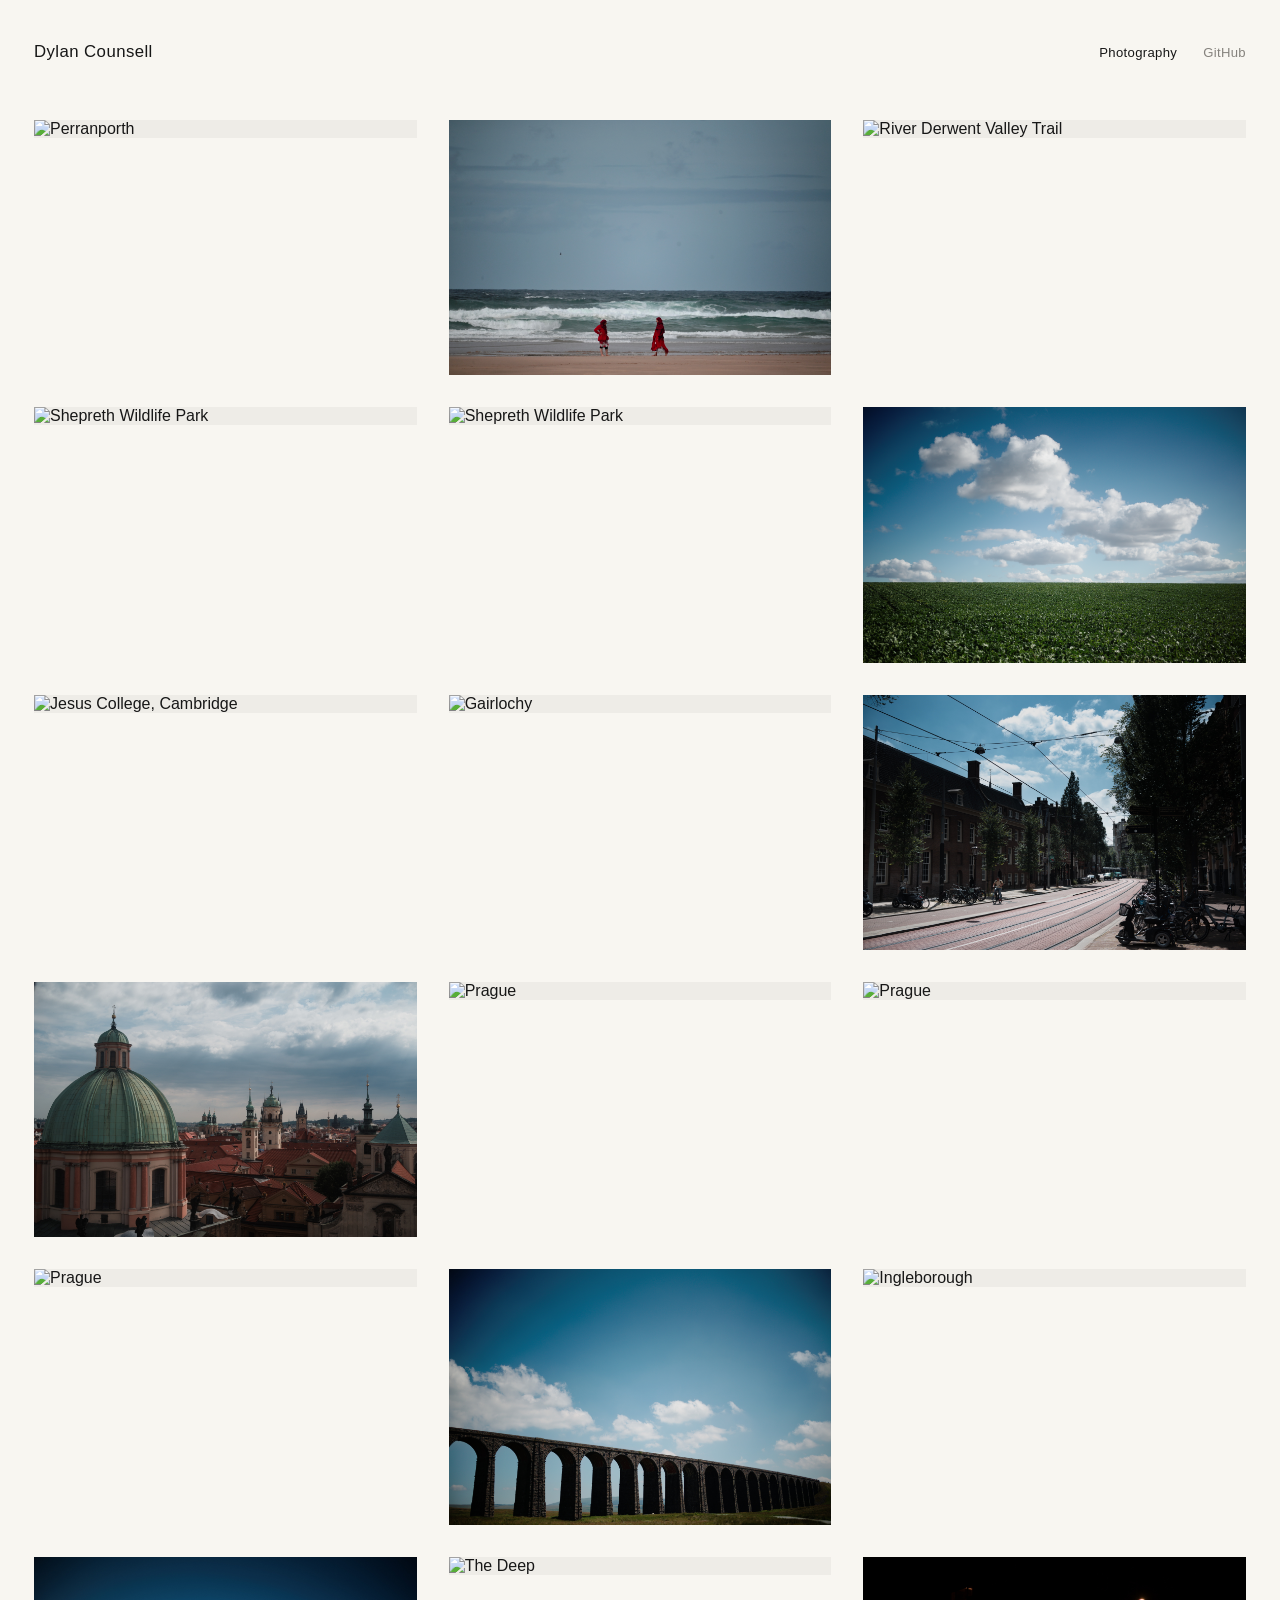
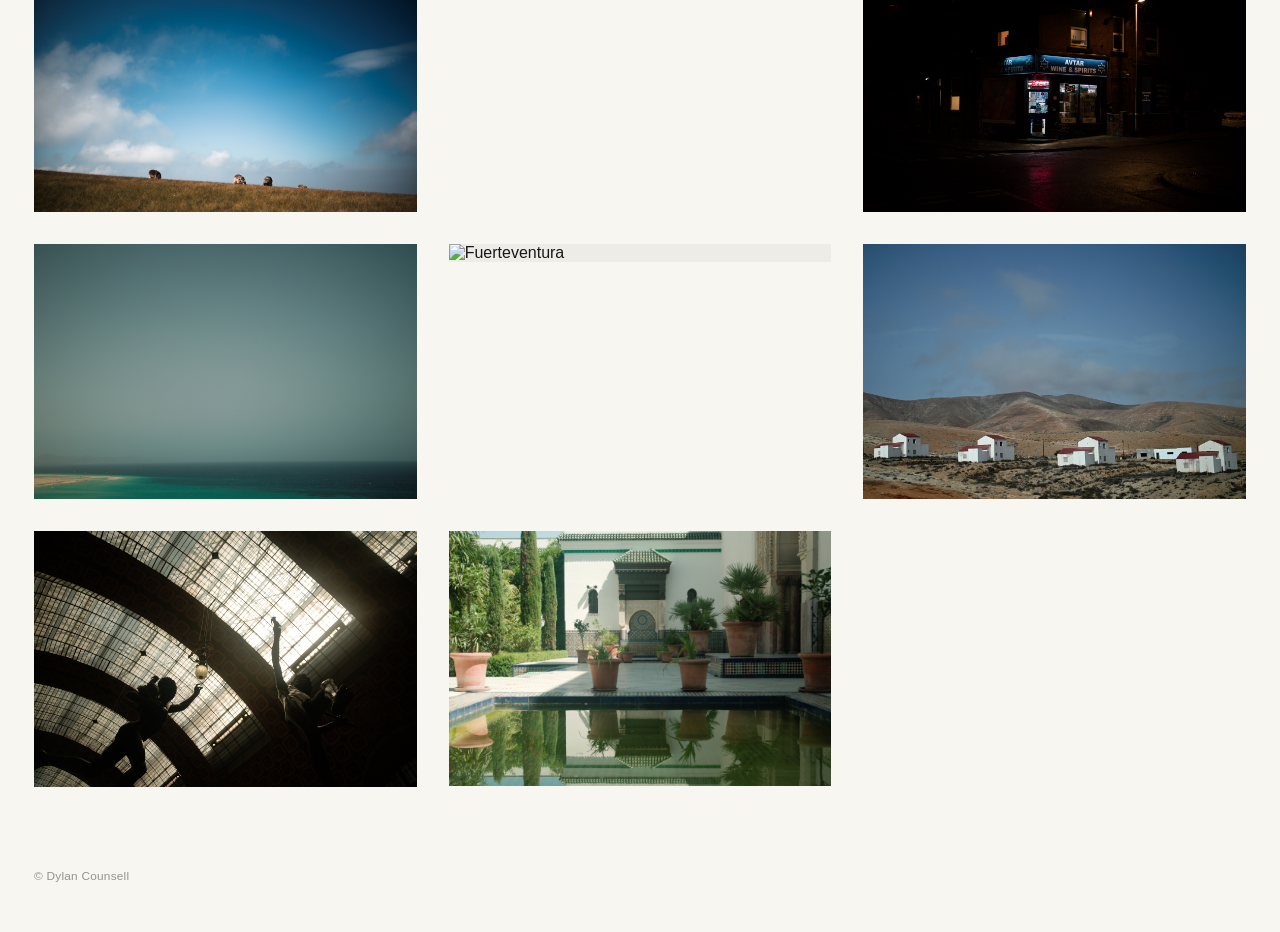
==== index.html @ b275958a "Add files via upload." ====
<!doctype html>
<html lang="en">
<head>
    <meta charset="utf-8">
    <meta name="viewport" content="width=device-width, initial-scale=1">

    <title>Dylan Counsell — Photography</title>

    <meta
        name="description"
        content="Photography by Dylan Counsell."
    >

    <link rel="stylesheet" href="style.css">
</head>

<body>
    <header>
        <h1>Dylan Counsell</h1>

        <nav>
            <a href="/" class="active">Photography</a>
            <a href="https://github.com/dy-cl">GitHub</a>
        </nav>
    </header>

    <main>
        <section class="gallery">
            <a
                href="photos/perranporth-2.jpg"
                data-caption="Perranporth, 2026"
            >
                <img
                    src="photos/perranporth-2.jpg"
                    alt="Perranporth"
                    loading="lazy"
                >
                <span class="caption">Perranporth, 2026</span>
            </a>

            <a
                href="photos/perranporth.jpg"
                data-caption="Perranporth, 2026"
            >
                <img
                    src="photos/perranporth.jpg"
                    alt="Perranporth"
                    loading="lazy"
                >
                <span class="caption">Perranporth, 2026</span>
            </a>

            <a
                href="photos/peak-district.jpg"
                data-caption="River Derwent Valley Trail, 2026"
            >
                <img
                    src="photos/peak-district.jpg"
                    alt="River Derwent Valley Trail"
                    loading="lazy"
                >
                <span class="caption">River Derwent Valley Trail, 2026</span>
            </a>

            <a
                href="photos/shepreth-2.jpg"
                data-caption="Shepreth Wildlife Park, 2026"
            >
                <img
                    src="photos/shepreth-2.jpg"
                    alt="Shepreth Wildlife Park"
                    loading="lazy"
                >
                <span class="caption">Shepreth Wildlife Park, 2026</span>
            </a>

            <a
                href="photos/shepreth.jpg"
                data-caption="Shepreth Wildlife Park, 2026"
            >
                <img
                    src="photos/shepreth.jpg"
                    alt="Shepreth Wildlife Park"
                    loading="lazy"
                >
                <span class="caption">Shepreth Wildlife Park, 2026</span>
            </a>

            <a
                href="photos/apple-picking.jpg"
                data-caption="Cambridgeshire, 2025"
            >
                <img
                    src="photos/apple-picking.jpg"
                    alt="Cambridgeshire"
                    loading="lazy"
                >
                <span class="caption">Cambridgeshire, 2025</span>
            </a>

            <a
                href="photos/jesus.jpg"
                data-caption="Jesus College, Cambridge, 2024"
            >
                <img
                    src="photos/jesus.jpg"
                    alt="Jesus College, Cambridge"
                    loading="lazy"
                >
                <span class="caption">Jesus College, Cambridge, 2024</span>
            </a>

            <a
                href="photos/gairlochy.jpg"
                data-caption="Gairlochy, 2024"
            >
                <img
                    src="photos/gairlochy.jpg"
                    alt="Gairlochy"
                    loading="lazy"
                >
                <span class="caption">Gairlochy, 2024</span>
            </a>

            <a
                href="photos/amsterdam.jpg"
                data-caption="Amsterdam, 2024"
            >
                <img
                    src="photos/amsterdam.jpg"
                    alt="Amsterdam"
                    loading="lazy"
                >
                <span class="caption">Amsterdam, 2024</span>
            </a>

            <a
                href="photos/prague.jpg"
                data-caption="Prague, 2024"
            >
                <img
                    src="photos/prague.jpg"
                    alt="Prague"
                    loading="lazy"
                >
                <span class="caption">Prague, 2024</span>
            </a>

            <a
                href="photos/prague-3.jpg"
                data-caption="Prague, 2024"
            >
                <img
                    src="photos/prague-3.jpg"
                    alt="Prague"
                    loading="lazy"
                >
                <span class="caption">Prague, 2024</span>
            </a>

            <a
                href="photos/prague-4.jpg"
                data-caption="Prague, 2024"
            >
                <img
                    src="photos/prague-4.jpg"
                    alt="Prague"
                    loading="lazy"
                >
                <span class="caption">Prague, 2024</span>
            </a>

            <a
                href="photos/prague-5.jpg"
                data-caption="Prague, 2024"
            >
                <img
                    src="photos/prague-5.jpg"
                    alt="Prague"
                    loading="lazy"
                >
                <span class="caption">Prague, 2024</span>
            </a>

            <a
                href="photos/ingleborough-3.jpg"
                data-caption="Ingleborough, 2024"
            >
                <img
                    src="photos/ingleborough-3.jpg"
                    alt="Ingleborough"
                    loading="lazy"
                >
                <span class="caption">Ingleborough, 2024</span>
            </a>

            <a
                href="photos/ingleborough-2.jpg"
                data-caption="Ingleborough, 2024"
            >
                <img
                    src="photos/ingleborough-2.jpg"
                    alt="Ingleborough"
                    loading="lazy"
                >
                <span class="caption">Ingleborough, 2024</span>
            </a>

            <a
                href="photos/ingleborough.jpg"
                data-caption="Ingleborough, 2024"
            >
                <img
                    src="photos/ingleborough.jpg"
                    alt="Ingleborough"
                    loading="lazy"
                >
                <span class="caption">Ingleborough, 2024</span>
            </a>

            <a
                href="photos/the-deep.jpg"
                data-caption="Hull, 2024"
            >
                <img
                    src="photos/the-deep.jpg"
                    alt="The Deep"
                    loading="lazy"
                >
                <span class="caption">Hull, 2024</span>
            </a>

            <a
                href="photos/hyde-park.jpg"
                data-caption="Hyde Park, Leeds, 2024"
            >
                <img
                    src="photos/hyde-park.jpg"
                    alt="Hyde Park"
                    loading="lazy"
                >
                <span class="caption">Hyde Park, Leeds, 2024</span>
            </a>

            <a
                href="photos/fuerteventura.jpg"
                data-caption="Fuerteventura, 2022"
            >
                <img
                    src="photos/fuerteventura.jpg"
                    alt="Fuerteventura"
                    loading="lazy"
                >
                <span class="caption">Fuerteventura, 2022</span>
            </a>

            <a
                href="photos/fuerteventura-3.jpg"
                data-caption="Fuerteventura, 2022"
            >
                <img
                    src="photos/fuerteventura-3.jpg"
                    alt="Fuerteventura"
                    loading="lazy"
                >
                <span class="caption">Fuerteventura, 2022</span>
            </a>

            <a
                href="photos/fuerteventura-2.jpg"
                data-caption="Fuerteventura, 2022"
            >
                <img
                    src="photos/fuerteventura-2.jpg"
                    alt="Fuerteventura"
                    loading="lazy"
                >
                <span class="caption">Fuerteventura, 2022</span>
            </a>

            <a
                href="photos/paris-2.jpg"
                data-caption="Paris, 2022"
            >
                <img
                    src="photos/paris-2.jpg"
                    alt="Paris"
                    loading="lazy"
                >
                <span class="caption">Paris, 2022</span>
            </a>

            <a
                href="photos/paris.jpg"
                data-caption="Paris, 2022"
            >
                <img
                    src="photos/paris.jpg"
                    alt="Paris"
                    loading="lazy"
                >
                <span class="caption">Paris, 2022</span>
            </a>
        </section>
    </main>

    <footer>
        <p>© Dylan Counsell</p>
    </footer>

    <div
        class="lightbox"
        id="lightbox"
        aria-hidden="true"
        role="dialog"
        aria-modal="true"
    >
        <button
            class="lightbox-close"
            id="lightbox-close"
            type="button"
            aria-label="Close photograph"
        >
            ×
        </button>

        <figure class="lightbox-content">
            <img
                id="lightbox-image"
                src=""
                alt=""
            >
            <figcaption id="lightbox-caption"></figcaption>
        </figure>
    </div>

    <script src="script.js"></script>
</body>
</html>
---- style.css ----
* {
    box-sizing: border-box;
}

html {
    background: #f8f6f1;
    color: #171717;

    font-family:
        Helvetica,
        "Helvetica Neue",
        Arial,
        sans-serif;
}

body {
    margin: 0;
}

/* Header */

header {
    display: flex;
    align-items: baseline;
    justify-content: space-between;

    max-width: 1420px;

    margin: 0 auto;
    padding: 42px 34px 58px;
}

h1 {
    margin: 0;

    font-size: 1.05rem;
    font-weight: 400;

    letter-spacing: 0.025em;
}

nav {
    display: flex;
    gap: 26px;

    font-size: 0.82rem;
    font-weight: 400;

    letter-spacing: 0.025em;
}

a {
    color: inherit;
    text-decoration: none;
}

nav a {
    color: #85827d;

    transition: color 0.15s ease;
}

nav a:hover,
nav a.active {
    color: #171717;
}

/* Main gallery */

main {
    max-width: 1420px;

    margin: 0 auto;
    padding: 0 34px;
}

.gallery {
    display: grid;

    grid-template-columns: repeat(3, minmax(0, 1fr));

    gap: 32px;

    align-items: start;
}

.gallery a {
    position: relative;

    display: block;

    overflow: hidden;

    background: #eeece7;
}

.gallery img {
    display: block;

    width: 100%;
    height: auto;

    transition:
        opacity 0.2s ease,
        transform 0.25s ease;
}

.gallery .caption {
    position: absolute;

    left: 15px;
    bottom: 13px;

    z-index: 1;

    color: #ffffff;

    font-size: 0.76rem;
    font-weight: 400;

    letter-spacing: 0.025em;

    opacity: 0;

    transition: opacity 0.2s ease;
}

.gallery a::after {
    content: "";

    position: absolute;
    inset: 0;

    background:
        linear-gradient(
            to top,
            rgba(0, 0, 0, 0.30) 0%,
            rgba(0, 0, 0, 0.00) 30%
        );

    opacity: 0;

    transition: opacity 0.2s ease;
}

.gallery a:hover img {
    transform: scale(1.004);
}

.gallery a:hover::after,
.gallery a:hover .caption {
    opacity: 1;
}

/* Footer */

footer {
    max-width: 1420px;

    margin: 82px auto 0;
    padding: 0 34px 38px;

    color: #96928c;

    font-size: 0.74rem;
    font-weight: 400;

    letter-spacing: 0.02em;
}

/* Lightbox */

.lightbox {
    position: fixed;
    inset: 0;

    z-index: 1000;

    display: flex;
    align-items: center;
    justify-content: center;

    padding: 48px;

    background: rgba(17, 17, 17, 0.96);

    visibility: hidden;
    opacity: 0;

    transition:
        opacity 0.18s ease,
        visibility 0.18s ease;
}

.lightbox.open {
    visibility: visible;
    opacity: 1;
}

.lightbox-content {
    display: flex;
    flex-direction: column;
    align-items: center;

    max-width: 100%;
    max-height: 100%;

    margin: 0;
}

.lightbox-content img {
    display: block;

    max-width: min(92vw, 1800px);
    max-height: 86vh;

    width: auto;
    height: auto;

    object-fit: contain;
}

.lightbox-content figcaption {
    margin-top: 15px;

    color: #d6d3cd;

    font-size: 0.78rem;
    font-weight: 400;

    letter-spacing: 0.025em;
}

.lightbox-close {
    position: fixed;

    top: 24px;
    right: 28px;

    z-index: 1001;

    padding: 0;

    border: 0;
    background: none;

    color: #d6d3cd;

    font-family:
        Helvetica,
        "Helvetica Neue",
        Arial,
        sans-serif;

    font-size: 2rem;
    font-weight: 200;
    line-height: 1;

    cursor: pointer;

    opacity: 0.8;

    transition: opacity 0.15s ease;
}

.lightbox-close:hover {
    opacity: 1;
}

body.lightbox-open {
    overflow: hidden;
}

/* Tablet */

@media (max-width: 1000px) {
    header {
        padding: 34px 26px 44px;
    }

    main {
        padding: 0 26px;
    }

    .gallery {
        grid-template-columns: repeat(2, minmax(0, 1fr));

        gap: 26px;
    }

    footer {
        padding-right: 26px;
        padding-left: 26px;
    }
}

/* Mobile */

@media (max-width: 600px) {
    header {
        padding: 26px 18px 34px;
    }

    h1 {
        font-size: 0.98rem;
    }

    nav {
        font-size: 0.78rem;
    }

    main {
        padding: 0 18px;
    }

    .gallery {
        grid-template-columns: 1fr;

        gap: 20px;
    }

    .gallery .caption {
        opacity: 1;
    }

    .gallery a::after {
        opacity: 1;
    }

    footer {
        margin-top: 54px;

        padding:
            0
            18px
            24px;
    }

    .lightbox {
        padding: 22px;
    }

    .lightbox-content img {
        max-width: 100%;
        max-height: 82vh;
    }

    .lightbox-close {
        top: 16px;
        right: 18px;
    }
}
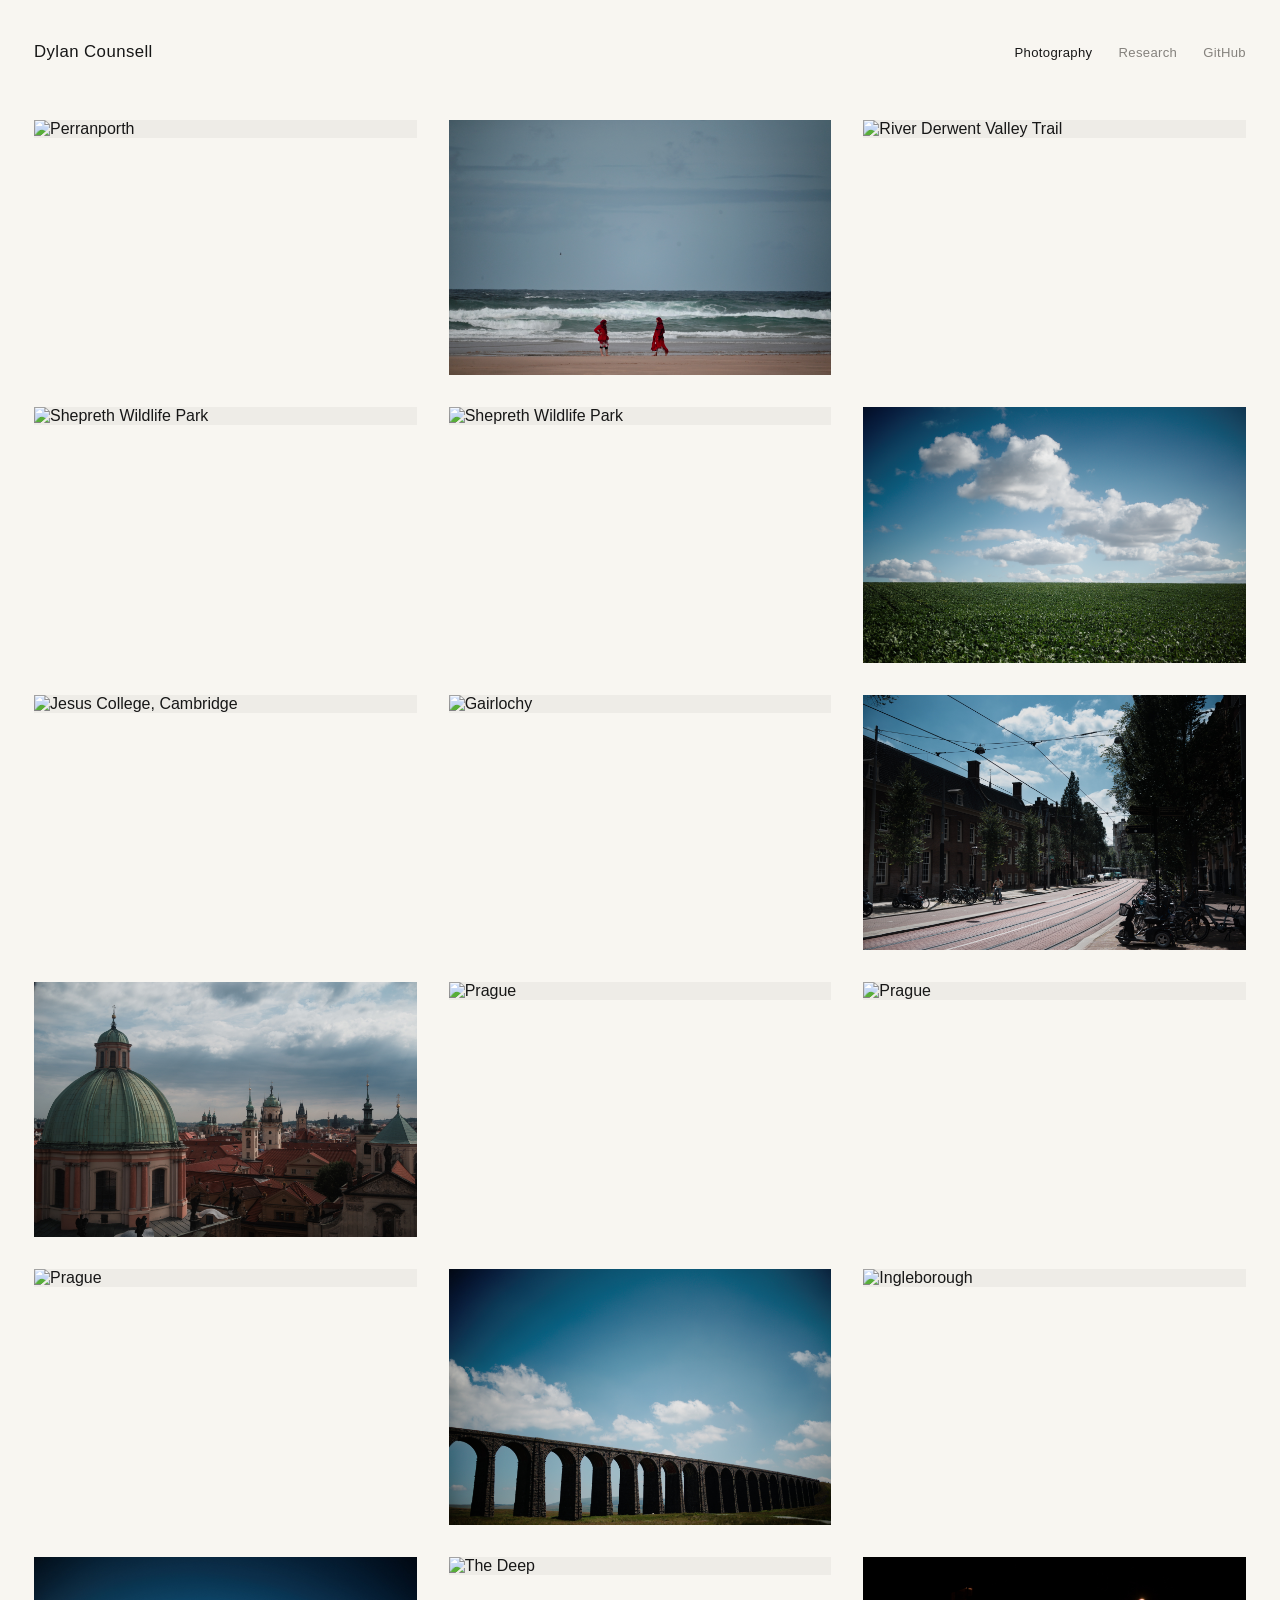
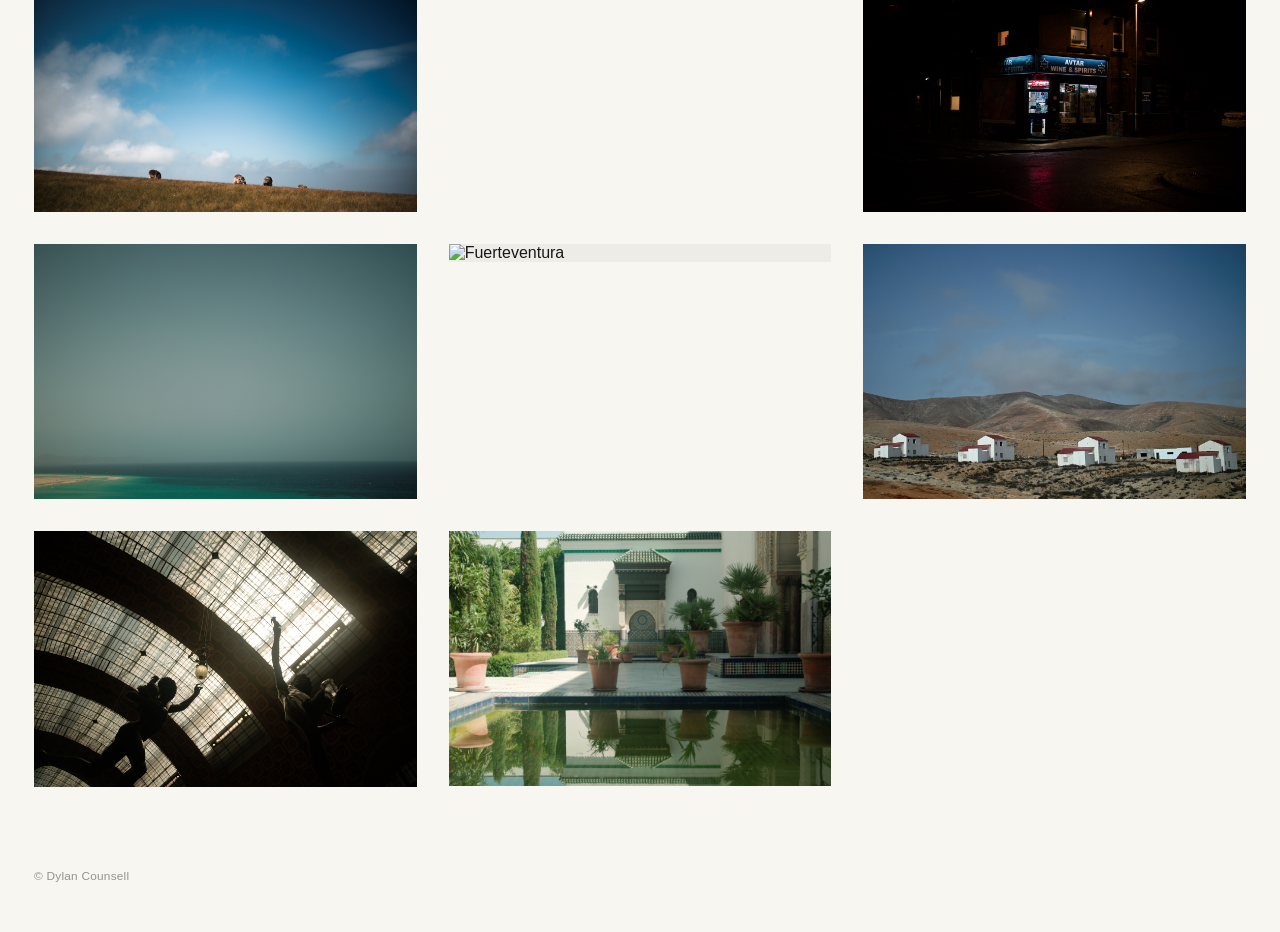
==== commit 3247d9b9: "Add research." ====
--- a/index.html
+++ b/index.html
@@ -4,13 +4,29 @@
     <meta charset="utf-8">
     <meta name="viewport" content="width=device-width, initial-scale=1">
 
-    <title>Dylan Counsell — Photography</title>
+    <title>Dylan Counsell</title>
 
     <meta
         name="description"
         content="Photography by Dylan Counsell."
     >
 
+    <meta property="og:title" content="Dylan Counsell">
+    <meta property="og:description" content="Photography">
+    <meta property="og:type" content="website">
+    <meta property="og:url" content="https://dylancounsell.com/">
+    <meta
+        property="og:image"
+        content="https://dylancounsell.com/social-preview.jpg"
+    >
+    <meta property="og:image:width" content="2400">
+    <meta property="og:image:height" content="1260">
+    <meta property="og:image:type" content="image/jpeg">
+    <meta
+        property="og:image:alt"
+        content="Photograph at Perranporth by Dylan Counsell"
+    >
+
     <link rel="stylesheet" href="style.css">
 </head>
 
@@ -20,6 +36,7 @@
 
         <nav>
             <a href="/" class="active">Photography</a>
+            <a href="/research/">Research</a>
             <a href="https://github.com/dy-cl">GitHub</a>
         </nav>
     </header>
@@ -232,14 +249,14 @@
 
             <a
                 href="photos/hyde-park.jpg"
-                data-caption="Hyde Park, Leeds, 2024"
+                data-caption="London, 2024"
             >
                 <img
                     src="photos/hyde-park.jpg"
                     alt="Hyde Park"
                     loading="lazy"
                 >
-                <span class="caption">Hyde Park, Leeds, 2024</span>
+                <span class="caption">London, 2024</span>
             </a>
 
             <a
--- a/style.css
+++ b/style.css
@@ -271,6 +271,197 @@
     overflow: hidden;
 }
 
+/* Research */
+
+.research-main {
+    max-width: 960px;
+
+    padding-bottom: 10px;
+}
+
+.research-intro {
+    max-width: 800px;
+
+    margin-bottom: 54px;
+}
+
+.research-kicker {
+    margin: 0 0 22px;
+
+    color: #8a867f;
+
+    font-size: 0.78rem;
+    font-weight: 400;
+
+    letter-spacing: 0.035em;
+}
+
+.research-intro h2 {
+    max-width: 760px;
+
+    margin: 0 0 36px;
+
+    font-size: clamp(2rem, 4vw, 3.35rem);
+    font-weight: 400;
+    line-height: 1.08;
+
+    letter-spacing: -0.025em;
+}
+
+.research-bio {
+    max-width: 700px;
+
+    margin: 0 0 18px;
+
+    color: #504e49;
+
+    font-size: 1rem;
+    font-weight: 400;
+    line-height: 1.65;
+}
+
+.research-section {
+    margin: 0 0 58px;
+}
+
+.research-section h3 {
+    margin: 0 0 30px;
+
+    padding-bottom: 12px;
+
+    border-bottom: 1px solid #d9d6cf;
+
+    color: #85817a;
+
+    font-size: 0.75rem;
+    font-weight: 400;
+
+    letter-spacing: 0.06em;
+    text-transform: uppercase;
+}
+
+.research-item {
+    margin: 0;
+    padding: 28px 0;
+
+    border-bottom: 1px solid #e0ddd6;
+}
+
+.research-item:first-of-type {
+    padding-top: 0;
+}
+
+.research-item-heading {
+    display: flex;
+    align-items: baseline;
+    justify-content: space-between;
+
+    gap: 24px;
+}
+
+.research-item h4 {
+    margin: 0;
+
+    font-size: 1.08rem;
+    font-weight: 400;
+
+    letter-spacing: -0.01em;
+}
+
+.research-item-heading > span,
+.text-link {
+    flex-shrink: 0;
+
+    color: #8a867f;
+
+    font-size: 0.76rem;
+    font-weight: 400;
+
+    letter-spacing: 0.02em;
+}
+
+.text-link {
+    transition: color 0.15s ease;
+}
+
+.text-link:hover {
+    color: #171717;
+}
+
+.research-item p {
+    max-width: 700px;
+
+    margin: 13px 0 0;
+
+    color: #56534e;
+
+    font-size: 0.92rem;
+    line-height: 1.62;
+}
+
+.research-item .research-detail {
+    color: #918d86;
+
+    font-size: 0.76rem;
+
+    letter-spacing: 0.015em;
+}
+
+/* CV */
+
+.cv-list {
+    border-top: 1px solid #d9d6cf;
+}
+
+.cv-link {
+    display: flex;
+    align-items: center;
+    justify-content: space-between;
+
+    gap: 30px;
+
+    padding: 23px 0;
+
+    border-bottom: 1px solid #d9d6cf;
+
+    transition: opacity 0.15s ease;
+}
+
+.cv-link:hover {
+    opacity: 0.58;
+}
+
+.cv-link > span:first-child {
+    display: flex;
+    flex-direction: column;
+
+    gap: 6px;
+}
+
+.cv-link strong {
+    font-size: 0.95rem;
+    font-weight: 400;
+}
+
+.cv-link small {
+    color: #85817a;
+
+    font-size: 0.77rem;
+    font-weight: 400;
+}
+
+.cv-arrow {
+    flex-shrink: 0;
+
+    color: #85817a;
+
+    font-size: 0.75rem;
+}
+
+.research-footer {
+    max-width: 960px;
+}
+
 /* Tablet */
 
 @media (max-width: 1000px) {
@@ -292,12 +483,22 @@
         padding-right: 26px;
         padding-left: 26px;
     }
+
+    .research-intro {
+        margin-bottom: 46px;
+    }
+
+    .research-section {
+        margin-bottom: 52px;
+    }
 }
 
 /* Mobile */
 
 @media (max-width: 600px) {
     header {
+        align-items: flex-start;
+
         padding: 26px 18px 34px;
     }
 
@@ -306,7 +507,9 @@
     }
 
     nav {
-        font-size: 0.78rem;
+        gap: 14px;
+
+        font-size: 0.76rem;
     }
 
     main {
@@ -349,4 +552,43 @@
         top: 16px;
         right: 18px;
     }
-}
+
+    .research-intro {
+        margin-bottom: 40px;
+    }
+
+    .research-intro h2 {
+        margin-bottom: 30px;
+
+        font-size: 2.2rem;
+    }
+
+    .research-bio {
+        font-size: 0.94rem;
+    }
+
+    .research-section {
+        margin-bottom: 46px;
+    }
+
+    .research-item-heading {
+        display: block;
+    }
+
+    .research-item-heading > span,
+    .research-item-heading .text-link {
+        display: inline-block;
+
+        margin-top: 7px;
+    }
+
+    .cv-link {
+        align-items: flex-start;
+    }
+
+    .cv-link small {
+        max-width: 230px;
+
+        line-height: 1.4;
+    }
+}
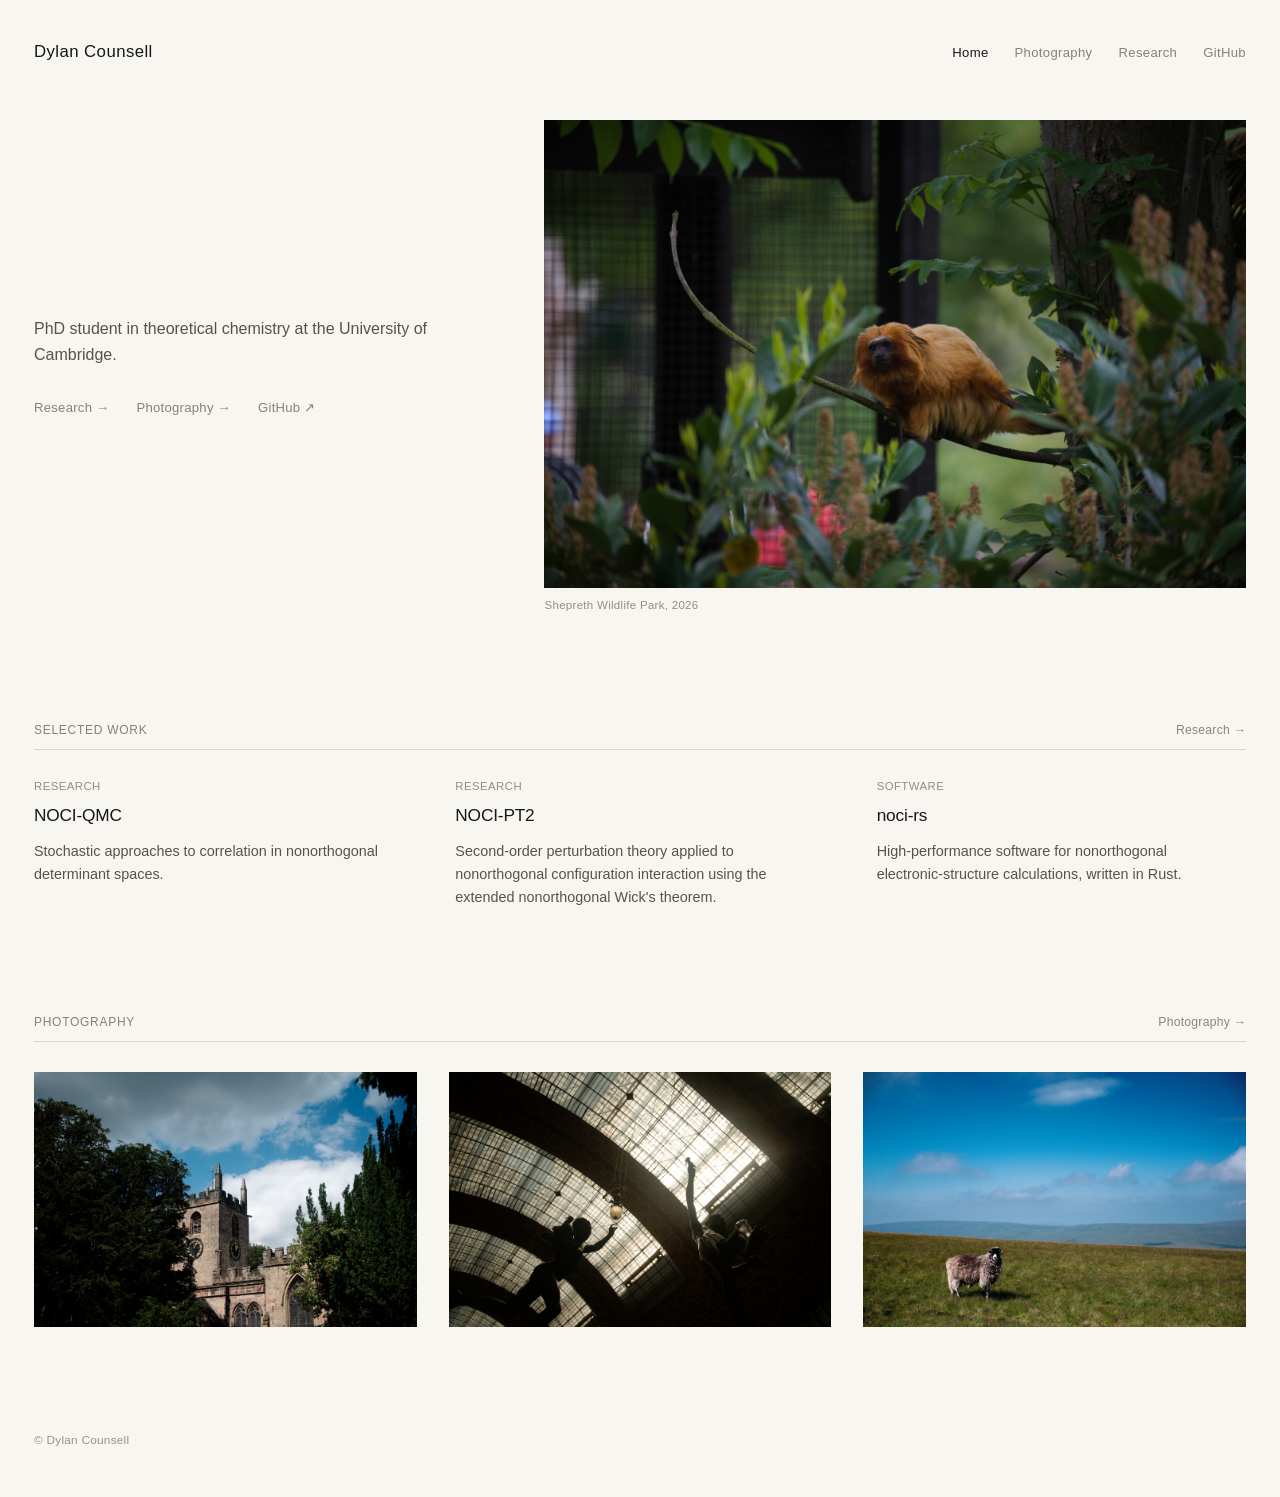
==== commit e92d5ae8: "Add homepage and photo rotation." ====
--- a/index.html
+++ b/index.html
@@ -8,11 +8,14 @@
 
     <meta
         name="description"
-        content="Photography by Dylan Counsell."
+        content="Dylan Counsell — theoretical chemistry, scientific computing and photography."
     >
 
     <meta property="og:title" content="Dylan Counsell">
-    <meta property="og:description" content="Photography">
+    <meta
+        property="og:description"
+        content="Theoretical chemistry, scientific computing and photography."
+    >
     <meta property="og:type" content="website">
     <meta property="og:url" content="https://dylancounsell.com/">
     <meta
@@ -27,297 +30,130 @@
         content="Photograph at Perranporth by Dylan Counsell"
     >
 
-    <link rel="stylesheet" href="style.css">
+    <link rel="stylesheet" href="/style.css">
 </head>
 
 <body>
     <header>
-        <h1>Dylan Counsell</h1>
+        <h1>
+            <a href="/">Dylan Counsell</a>
+        </h1>
 
         <nav>
-            <a href="/" class="active">Photography</a>
+            <a href="/" class="active">Home</a>
+            <a href="/photography/">Photography</a>
             <a href="/research/">Research</a>
             <a href="https://github.com/dy-cl">GitHub</a>
         </nav>
     </header>
 
-    <main>
-        <section class="gallery">
-            <a
-                href="photos/perranporth-2.jpg"
-                data-caption="Perranporth, 2026"
-            >
-                <img
-                    src="photos/perranporth-2.jpg"
-                    alt="Perranporth"
-                    loading="lazy"
-                >
-                <span class="caption">Perranporth, 2026</span>
-            </a>
+    <main class="home-main">
+        <section class="home-hero">
+            <div class="home-copy">
+                <p class="home-bio">
+                    PhD student in theoretical chemistry at the University of
+                    Cambridge.
+                </p>
 
-            <a
-                href="photos/perranporth.jpg"
-                data-caption="Perranporth, 2026"
-            >
-                <img
-                    src="photos/perranporth.jpg"
-                    alt="Perranporth"
-                    loading="lazy"
-                >
-                <span class="caption">Perranporth, 2026</span>
-            </a>
+                <div class="home-links">
+                    <a href="/research/">Research →</a>
+                    <a href="/photography/">Photography →</a>
+                    <a href="https://github.com/dy-cl">GitHub ↗</a>
+                </div>
+            </div>
 
-            <a
-                href="photos/peak-district.jpg"
-                data-caption="River Derwent Valley Trail, 2026"
-            >
-                <img
-                    src="photos/peak-district.jpg"
-                    alt="River Derwent Valley Trail"
-                    loading="lazy"
-                >
-                <span class="caption">River Derwent Valley Trail, 2026</span>
-            </a>
+            <figure class="home-image">
+                <a href="/photography/">
+                    <img
+                        id="home-hero-image"
+                        src="/photos/preview/perranporth-2.jpg"
+                        alt="Perranporth"
+                    >
+                </a>
 
-            <a
-                href="photos/shepreth-2.jpg"
-                data-caption="Shepreth Wildlife Park, 2026"
-            >
-                <img
-                    src="photos/shepreth-2.jpg"
-                    alt="Shepreth Wildlife Park"
-                    loading="lazy"
-                >
-                <span class="caption">Shepreth Wildlife Park, 2026</span>
-            </a>
+                <figcaption id="home-hero-caption">
+                    Perranporth, 2026
+                </figcaption>
+            </figure>
+        </section>
 
-            <a
-                href="photos/shepreth.jpg"
-                data-caption="Shepreth Wildlife Park, 2026"
-            >
-                <img
-                    src="photos/shepreth.jpg"
-                    alt="Shepreth Wildlife Park"
-                    loading="lazy"
-                >
-                <span class="caption">Shepreth Wildlife Park, 2026</span>
-            </a>
+        <section class="home-section">
+            <div class="home-section-heading">
+                <h3>Selected work</h3>
+                <a href="/research/">Research →</a>
+            </div>
 
-            <a
-                href="photos/apple-picking.jpg"
-                data-caption="Cambridgeshire, 2025"
-            >
-                <img
-                    src="photos/apple-picking.jpg"
-                    alt="Cambridgeshire"
-                    loading="lazy"
-                >
-                <span class="caption">Cambridgeshire, 2025</span>
-            </a>
+            <div class="home-work-grid">
+                <article class="home-work-item">
+                    <p class="home-work-label">Research</p>
 
-            <a
-                href="photos/jesus.jpg"
-                data-caption="Jesus College, Cambridge, 2024"
-            >
-                <img
-                    src="photos/jesus.jpg"
-                    alt="Jesus College, Cambridge"
-                    loading="lazy"
-                >
-                <span class="caption">Jesus College, Cambridge, 2024</span>
-            </a>
+                    <h4>NOCI-QMC</h4>
 
-            <a
-                href="photos/gairlochy.jpg"
-                data-caption="Gairlochy, 2024"
-            >
-                <img
-                    src="photos/gairlochy.jpg"
-                    alt="Gairlochy"
-                    loading="lazy"
-                >
-                <span class="caption">Gairlochy, 2024</span>
-            </a>
+                    <p>
+                        Stochastic approaches to correlation in
+                        nonorthogonal determinant spaces.
+                    </p>
+                </article>
 
-            <a
-                href="photos/amsterdam.jpg"
-                data-caption="Amsterdam, 2024"
-            >
-                <img
-                    src="photos/amsterdam.jpg"
-                    alt="Amsterdam"
-                    loading="lazy"
-                >
-                <span class="caption">Amsterdam, 2024</span>
-            </a>
+                <article class="home-work-item">
+                    <p class="home-work-label">Research</p>
 
-            <a
-                href="photos/prague.jpg"
-                data-caption="Prague, 2024"
-            >
-                <img
-                    src="photos/prague.jpg"
-                    alt="Prague"
-                    loading="lazy"
-                >
-                <span class="caption">Prague, 2024</span>
-            </a>
+                    <h4>NOCI-PT2</h4>
 
-            <a
-                href="photos/prague-3.jpg"
-                data-caption="Prague, 2024"
-            >
-                <img
-                    src="photos/prague-3.jpg"
-                    alt="Prague"
-                    loading="lazy"
-                >
-                <span class="caption">Prague, 2024</span>
-            </a>
+                    <p>
+                        Second-order perturbation theory applied to
+                        nonorthogonal configuration interaction using the
+                        extended nonorthogonal Wick's theorem.
+                    </p>
+                </article>
 
-            <a
-                href="photos/prague-4.jpg"
-                data-caption="Prague, 2024"
-            >
-                <img
-                    src="photos/prague-4.jpg"
-                    alt="Prague"
-                    loading="lazy"
-                >
-                <span class="caption">Prague, 2024</span>
-            </a>
+                <article class="home-work-item">
+                    <p class="home-work-label">Software</p>
 
-            <a
-                href="photos/prague-5.jpg"
-                data-caption="Prague, 2024"
-            >
-                <img
-                    src="photos/prague-5.jpg"
-                    alt="Prague"
-                    loading="lazy"
-                >
-                <span class="caption">Prague, 2024</span>
-            </a>
+                    <h4>noci-rs</h4>
 
-            <a
-                href="photos/ingleborough-3.jpg"
-                data-caption="Ingleborough, 2024"
-            >
-                <img
-                    src="photos/ingleborough-3.jpg"
-                    alt="Ingleborough"
-                    loading="lazy"
-                >
-                <span class="caption">Ingleborough, 2024</span>
-            </a>
+                    <p>
+                        High-performance software for nonorthogonal
+                        electronic-structure calculations, written in Rust.
+                    </p>
+                </article>
+            </div>
+        </section>
 
-            <a
-                href="photos/ingleborough-2.jpg"
-                data-caption="Ingleborough, 2024"
-            >
-                <img
-                    src="photos/ingleborough-2.jpg"
-                    alt="Ingleborough"
-                    loading="lazy"
-                >
-                <span class="caption">Ingleborough, 2024</span>
-            </a>
+        <section class="home-section home-photography">
+            <div class="home-section-heading">
+                <h3>Photography</h3>
+                <a href="/photography/">Photography →</a>
+            </div>
 
-            <a
-                href="photos/ingleborough.jpg"
-                data-caption="Ingleborough, 2024"
-            >
-                <img
-                    src="photos/ingleborough.jpg"
-                    alt="Ingleborough"
-                    loading="lazy"
-                >
-                <span class="caption">Ingleborough, 2024</span>
-            </a>
+            <div class="home-photo-grid">
+                <a href="/photography/">
+                    <img
+                        data-home-photo
+                        src="/photos/preview/jesus.jpg"
+                        alt="Jesus College, Cambridge"
+                        loading="lazy"
+                    >
+                </a>
 
-            <a
-                href="photos/the-deep.jpg"
-                data-caption="Hull, 2024"
-            >
-                <img
-                    src="photos/the-deep.jpg"
-                    alt="The Deep"
-                    loading="lazy"
-                >
-                <span class="caption">Hull, 2024</span>
-            </a>
+                <a href="/photography/">
+                    <img
+                        data-home-photo
+                        src="/photos/preview/gairlochy.jpg"
+                        alt="Gairlochy"
+                        loading="lazy"
+                    >
+                </a>
 
-            <a
-                href="photos/hyde-park.jpg"
-                data-caption="London, 2024"
-            >
-                <img
-                    src="photos/hyde-park.jpg"
-                    alt="Hyde Park"
-                    loading="lazy"
-                >
-                <span class="caption">London, 2024</span>
-            </a>
-
-            <a
-                href="photos/fuerteventura.jpg"
-                data-caption="Fuerteventura, 2022"
-            >
-                <img
-                    src="photos/fuerteventura.jpg"
-                    alt="Fuerteventura"
-                    loading="lazy"
-                >
-                <span class="caption">Fuerteventura, 2022</span>
-            </a>
-
-            <a
-                href="photos/fuerteventura-3.jpg"
-                data-caption="Fuerteventura, 2022"
-            >
-                <img
-                    src="photos/fuerteventura-3.jpg"
-                    alt="Fuerteventura"
-                    loading="lazy"
-                >
-                <span class="caption">Fuerteventura, 2022</span>
-            </a>
-
-            <a
-                href="photos/fuerteventura-2.jpg"
-                data-caption="Fuerteventura, 2022"
-            >
-                <img
-                    src="photos/fuerteventura-2.jpg"
-                    alt="Fuerteventura"
-                    loading="lazy"
-                >
-                <span class="caption">Fuerteventura, 2022</span>
-            </a>
-
-            <a
-                href="photos/paris-2.jpg"
-                data-caption="Paris, 2022"
-            >
-                <img
-                    src="photos/paris-2.jpg"
-                    alt="Paris"
-                    loading="lazy"
-                >
-                <span class="caption">Paris, 2022</span>
-            </a>
-
-            <a
-                href="photos/paris.jpg"
-                data-caption="Paris, 2022"
-            >
-                <img
-                    src="photos/paris.jpg"
-                    alt="Paris"
-                    loading="lazy"
-                >
-                <span class="caption">Paris, 2022</span>
-            </a>
+                <a href="/photography/">
+                    <img
+                        data-home-photo
+                        src="/photos/preview/prague-4.jpg"
+                        alt="Prague"
+                        loading="lazy"
+                    >
+                </a>
+            </div>
         </section>
     </main>
 
@@ -325,32 +161,6 @@
         <p>© Dylan Counsell</p>
     </footer>
 
-    <div
-        class="lightbox"
-        id="lightbox"
-        aria-hidden="true"
-        role="dialog"
-        aria-modal="true"
-    >
-        <button
-            class="lightbox-close"
-            id="lightbox-close"
-            type="button"
-            aria-label="Close photograph"
-        >
-            ×
-        </button>
-
-        <figure class="lightbox-content">
-            <img
-                id="lightbox-image"
-                src=""
-                alt=""
-            >
-            <figcaption id="lightbox-caption"></figcaption>
-        </figure>
-    </div>
-
-    <script src="script.js"></script>
+    <script src="/script.js"></script>
 </body>
 </html>
--- a/style.css
+++ b/style.css
@@ -65,7 +65,7 @@
     color: #171717;
 }
 
-/* Main gallery */
+/* Main */
 
 main {
     max-width: 1420px;
@@ -73,6 +73,220 @@
     margin: 0 auto;
     padding: 0 34px;
 }
+
+/* Homepage */
+
+.home-main {
+    max-width: 1420px;
+}
+
+.home-hero {
+    display: grid;
+    grid-template-columns:
+        minmax(0, 0.75fr)
+        minmax(0, 1.25fr);
+
+    gap: clamp(60px, 7vw, 120px);
+
+    align-items: center;
+
+    margin-bottom: 112px;
+}
+
+.home-copy {
+    max-width: 500px;
+}
+
+.home-copy h2 {
+    max-width: 440px;
+
+    margin: 0 0 27px;
+
+    font-size: clamp(1.65rem, 2.5vw, 2.2rem);
+    font-weight: 400;
+    line-height: 1.15;
+
+    letter-spacing: -0.02em;
+}
+
+.home-bio {
+    max-width: 440px;
+
+    margin: 0;
+
+    color: #56534e;
+
+    font-size: 1rem;
+    font-weight: 400;
+    line-height: 1.65;
+}
+
+.home-links {
+    display: flex;
+    flex-wrap: wrap;
+
+    gap: 13px 27px;
+
+    margin-top: 32px;
+
+    font-size: 0.82rem;
+
+    letter-spacing: 0.02em;
+}
+
+.home-links a {
+    color: #85817a;
+
+    transition: color 0.15s ease;
+}
+
+.home-links a:hover {
+    color: #171717;
+}
+
+.home-image {
+    margin: 0;
+}
+
+.home-image img {
+    display: block;
+
+    width: 100%;
+    height: auto;
+}
+
+.home-image a {
+    display: block;
+
+    transition: opacity 0.18s ease;
+}
+
+.home-image a:hover {
+    opacity: 0.92;
+}
+
+.home-image figcaption {
+    margin-top: 11px;
+
+    color: #918d86;
+
+    font-size: 0.72rem;
+
+    letter-spacing: 0.025em;
+}
+
+.home-section {
+    margin-bottom: 106px;
+}
+
+.home-section-heading {
+    display: flex;
+    align-items: baseline;
+    justify-content: space-between;
+
+    gap: 30px;
+
+    margin-bottom: 30px;
+    padding-bottom: 12px;
+
+    border-bottom: 1px solid #d9d6cf;
+}
+
+.home-section-heading h3 {
+    margin: 0;
+
+    color: #85817a;
+
+    font-size: 0.75rem;
+    font-weight: 400;
+
+    letter-spacing: 0.06em;
+    text-transform: uppercase;
+}
+
+.home-section-heading a {
+    color: #8a867f;
+
+    font-size: 0.76rem;
+
+    letter-spacing: 0.02em;
+
+    transition: color 0.15s ease;
+}
+
+.home-section-heading a:hover {
+    color: #171717;
+}
+
+.home-work-grid {
+    display: grid;
+    grid-template-columns: repeat(3, minmax(0, 1fr));
+
+    gap: 52px;
+}
+
+.home-work-item {
+    margin: 0;
+}
+
+.home-work-label {
+    margin: 0 0 13px;
+
+    color: #918d86;
+
+    font-size: 0.71rem;
+
+    letter-spacing: 0.04em;
+    text-transform: uppercase;
+}
+
+.home-work-item h4 {
+    margin: 0 0 14px;
+
+    font-size: 1.08rem;
+    font-weight: 400;
+
+    letter-spacing: -0.01em;
+}
+
+.home-work-item > p:last-child {
+    max-width: 350px;
+
+    margin: 0;
+
+    color: #56534e;
+
+    font-size: 0.9rem;
+    line-height: 1.6;
+}
+
+.home-photo-grid {
+    display: grid;
+    grid-template-columns: repeat(3, minmax(0, 1fr));
+
+    gap: 32px;
+
+    align-items: start;
+}
+
+.home-photo-grid a {
+    display: block;
+
+    transition: opacity 0.18s ease;
+}
+
+.home-photo-grid a:hover {
+    opacity: 0.88;
+}
+
+.home-photo-grid img {
+    display: block;
+
+    width: 100%;
+    height: auto;
+}
+
+/* Main gallery */
 
 .gallery {
     display: grid;
@@ -473,6 +687,24 @@
         padding: 0 26px;
     }
 
+    .home-hero {
+        gap: 48px;
+
+        margin-bottom: 88px;
+    }
+
+    .home-section {
+        margin-bottom: 84px;
+    }
+
+    .home-work-grid {
+        gap: 32px;
+    }
+
+    .home-photo-grid {
+        gap: 26px;
+    }
+
     .gallery {
         grid-template-columns: repeat(2, minmax(0, 1fr));
 
@@ -495,25 +727,82 @@
 
 /* Mobile */
 
-@media (max-width: 600px) {
+@media (max-width: 700px) {
     header {
-        align-items: flex-start;
-
-        padding: 26px 18px 34px;
+        display: block;
+
+        padding: 26px 18px 38px;
     }
 
     h1 {
+        margin-bottom: 18px;
+
         font-size: 0.98rem;
     }
 
     nav {
-        gap: 14px;
+        flex-wrap: wrap;
+
+        gap: 10px 18px;
 
         font-size: 0.76rem;
     }
 
     main {
         padding: 0 18px;
+    }
+
+    .home-hero {
+        display: flex;
+        flex-direction: column;
+
+        gap: 46px;
+
+        margin-bottom: 76px;
+    }
+
+    .home-copy {
+        max-width: none;
+    }
+
+    .home-copy h2 {
+        margin-bottom: 23px;
+
+        font-size: 1.75rem;
+    }
+
+    .home-bio {
+        font-size: 0.94rem;
+    }
+
+    .home-links {
+        margin-top: 27px;
+    }
+
+    .home-section {
+        margin-bottom: 70px;
+    }
+
+    .home-work-grid {
+        grid-template-columns: 1fr;
+
+        gap: 0;
+    }
+
+    .home-work-item {
+        padding: 24px 0;
+
+        border-bottom: 1px solid #e0ddd6;
+    }
+
+    .home-work-item:first-child {
+        padding-top: 0;
+    }
+
+    .home-photo-grid {
+        grid-template-columns: 1fr;
+
+        gap: 20px;
     }
 
     .gallery {
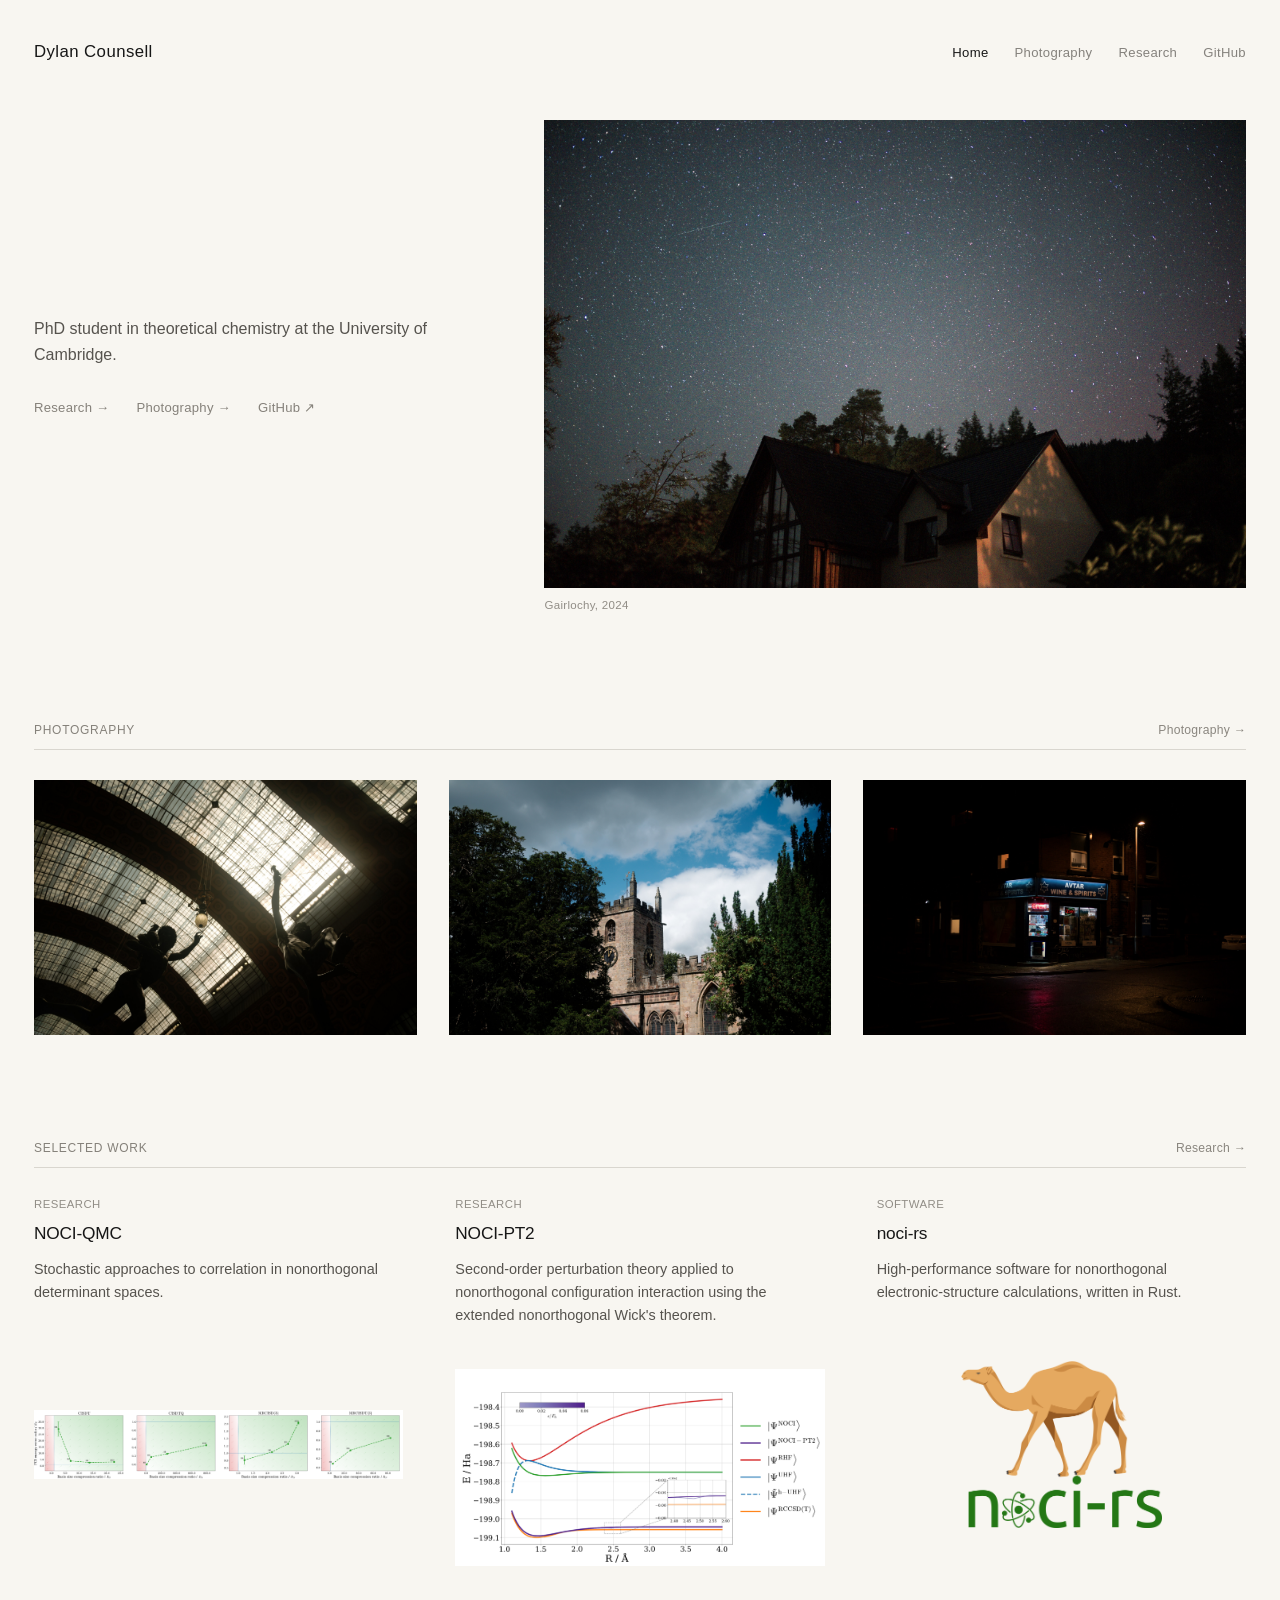
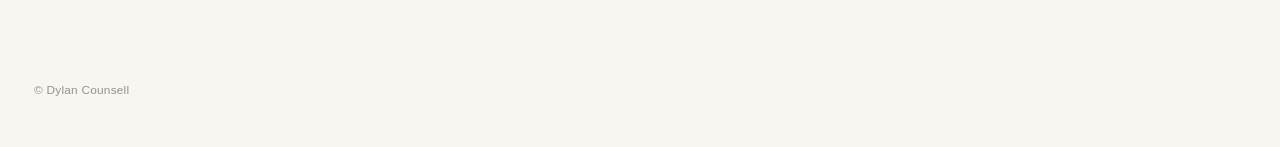
==== commit 8e36ca6e: "Add research figures." ====
--- a/index.html
+++ b/index.html
@@ -30,7 +30,7 @@
         content="Photograph at Perranporth by Dylan Counsell"
     >
 
-    <link rel="stylesheet" href="/style.css">
+    <link rel="stylesheet" href="/style.css?v=7">
 </head>
 
 <body>
@@ -77,6 +77,42 @@
             </figure>
         </section>
 
+        <section class="home-section home-photography">
+            <div class="home-section-heading">
+                <h3>Photography</h3>
+                <a href="/photography/">Photography →</a>
+            </div>
+
+            <div class="home-photo-grid">
+                <a href="/photography/">
+                    <img
+                        data-home-photo
+                        src="/photos/preview/jesus.jpg"
+                        alt="Jesus College, Cambridge"
+                        loading="lazy"
+                    >
+                </a>
+
+                <a href="/photography/">
+                    <img
+                        data-home-photo
+                        src="/photos/preview/gairlochy.jpg"
+                        alt="Gairlochy"
+                        loading="lazy"
+                    >
+                </a>
+
+                <a href="/photography/">
+                    <img
+                        data-home-photo
+                        src="/photos/preview/prague-4.jpg"
+                        alt="Prague"
+                        loading="lazy"
+                    >
+                </a>
+            </div>
+        </section>
+
         <section class="home-section">
             <div class="home-section-heading">
                 <h3>Selected work</h3>
@@ -87,72 +123,84 @@
                 <article class="home-work-item">
                     <p class="home-work-label">Research</p>
 
-                    <h4>NOCI-QMC</h4>
+                    <h4>
+                        <a href="/research/#noci-qmc">
+                            NOCI-QMC
+                        </a>
+                    </h4>
 
                     <p>
                         Stochastic approaches to correlation in
                         nonorthogonal determinant spaces.
                     </p>
+
+                    <a
+                        class="home-work-figure"
+                        href="/research/#noci-qmc"
+                        aria-label="NOCI-QMC research"
+                    >
+                        <img
+                            src="/figures/nociqmc-compactness.png"
+                            alt="NOCISD compactness comparison"
+                            loading="lazy"
+                        >
+                    </a>
                 </article>
 
                 <article class="home-work-item">
                     <p class="home-work-label">Research</p>
 
-                    <h4>NOCI-PT2</h4>
+                    <h4>
+                        <a href="/research/#noci-pt2">
+                            NOCI-PT2
+                        </a>
+                    </h4>
 
                     <p>
                         Second-order perturbation theory applied to
                         nonorthogonal configuration interaction using the
                         extended nonorthogonal Wick's theorem.
                     </p>
+
+                    <a
+                        class="home-work-figure"
+                        href="/research/#noci-pt2"
+                        aria-label="NOCI-PT2 research"
+                    >
+                        <img
+                            src="/figures/nocipt2-f2-cc-pvdz-holomorphic.png"
+                            alt="F2 cc-pVDZ NOCI-PT2 holomorphic scan"
+                            loading="lazy"
+                        >
+                    </a>
                 </article>
 
                 <article class="home-work-item">
                     <p class="home-work-label">Software</p>
 
-                    <h4>noci-rs</h4>
+                    <h4>
+                        <a href="/research/#noci-rs">
+                            noci-rs
+                        </a>
+                    </h4>
 
                     <p>
                         High-performance software for nonorthogonal
                         electronic-structure calculations, written in Rust.
                     </p>
+
+                    <a
+                        class="home-work-figure home-work-figure--logo"
+                        href="/research/#noci-rs"
+                        aria-label="noci-rs software"
+                    >
+                        <img
+                            src="/figures/noci-rs-logo.png"
+                            alt="noci-rs logo"
+                            loading="lazy"
+                        >
+                    </a>
                 </article>
-            </div>
-        </section>
-
-        <section class="home-section home-photography">
-            <div class="home-section-heading">
-                <h3>Photography</h3>
-                <a href="/photography/">Photography →</a>
-            </div>
-
-            <div class="home-photo-grid">
-                <a href="/photography/">
-                    <img
-                        data-home-photo
-                        src="/photos/preview/jesus.jpg"
-                        alt="Jesus College, Cambridge"
-                        loading="lazy"
-                    >
-                </a>
-
-                <a href="/photography/">
-                    <img
-                        data-home-photo
-                        src="/photos/preview/gairlochy.jpg"
-                        alt="Gairlochy"
-                        loading="lazy"
-                    >
-                </a>
-
-                <a href="/photography/">
-                    <img
-                        data-home-photo
-                        src="/photos/preview/prague-4.jpg"
-                        alt="Prague"
-                        loading="lazy"
-                    >
-                </a>
             </div>
         </section>
     </main>
@@ -161,6 +209,6 @@
         <p>© Dylan Counsell</p>
     </footer>
 
-    <script src="/script.js"></script>
+    <script src="/script.js?v=7"></script>
 </body>
 </html>
--- a/style.css
+++ b/style.css
@@ -218,14 +218,48 @@
     color: #171717;
 }
 
+/* Homepage photography */
+
+.home-photo-grid {
+    display: grid;
+    grid-template-columns: repeat(3, minmax(0, 1fr));
+
+    gap: 32px;
+
+    align-items: start;
+}
+
+.home-photo-grid a {
+    display: block;
+
+    transition: opacity 0.18s ease;
+}
+
+.home-photo-grid a:hover {
+    opacity: 0.88;
+}
+
+.home-photo-grid img {
+    display: block;
+
+    width: 100%;
+    height: auto;
+}
+
+/* Homepage selected work */
+
 .home-work-grid {
     display: grid;
     grid-template-columns: repeat(3, minmax(0, 1fr));
 
     gap: 52px;
+
+    align-items: start;
 }
 
 .home-work-item {
+    min-width: 0;
+
     margin: 0;
 }
 
@@ -249,7 +283,7 @@
     letter-spacing: -0.01em;
 }
 
-.home-work-item > p:last-child {
+.home-work-item > p:not(.home-work-label) {
     max-width: 350px;
 
     margin: 0;
@@ -260,30 +294,38 @@
     line-height: 1.6;
 }
 
-.home-photo-grid {
-    display: grid;
-    grid-template-columns: repeat(3, minmax(0, 1fr));
-
-    gap: 32px;
-
-    align-items: start;
-}
-
-.home-photo-grid a {
-    display: block;
+.home-work-figure {
+    display: flex;
+    align-items: center;
+    justify-content: center;
+
+    width: 100%;
+    height: 220px;
+
+    margin: 30px 0 0;
 
     transition: opacity 0.18s ease;
 }
 
-.home-photo-grid a:hover {
-    opacity: 0.88;
-}
-
-.home-photo-grid img {
-    display: block;
-
-    width: 100%;
+.home-work-figure:hover {
+    opacity: 0.82;
+}
+
+.home-work-figure img {
+    display: block;
+
+    max-width: 100%;
+    max-height: 100%;
+
+    width: auto;
     height: auto;
+
+    object-fit: contain;
+}
+
+.home-work-figure--logo img {
+    max-width: 76%;
+    max-height: 76%;
 }
 
 /* Main gallery */
@@ -565,6 +607,10 @@
     padding-top: 0;
 }
 
+.research-item[id] {
+    scroll-margin-top: 32px;
+}
+
 .research-item-heading {
     display: flex;
     align-items: baseline;
@@ -621,6 +667,51 @@
     letter-spacing: 0.015em;
 }
 
+/* Research figures */
+
+.research-item-with-figure {
+    display: block;
+}
+
+.research-figure {
+    max-width: 700px;
+
+    margin: 30px 0 4px;
+}
+
+.research-figure-link {
+    display: block;
+
+    transition: opacity 0.18s ease;
+}
+
+.research-figure-link:hover {
+    opacity: 0.82;
+}
+
+.research-figure img {
+    display: block;
+
+    width: 100%;
+    height: auto;
+}
+
+.research-figure--logo {
+    display: flex;
+    justify-content: flex-start;
+
+    max-width: 700px;
+}
+
+.research-figure--logo .research-figure-link {
+    display: block;
+}
+
+.research-figure--logo img {
+    width: min(300px, 60%);
+    height: auto;
+}
+
 /* CV */
 
 .cv-list {
@@ -701,6 +792,10 @@
         gap: 32px;
     }
 
+    .home-work-figure {
+        height: 190px;
+    }
+
     .home-photo-grid {
         gap: 26px;
     }
@@ -783,6 +878,12 @@
         margin-bottom: 70px;
     }
 
+    .home-photo-grid {
+        grid-template-columns: 1fr;
+
+        gap: 20px;
+    }
+
     .home-work-grid {
         grid-template-columns: 1fr;
 
@@ -790,7 +891,7 @@
     }
 
     .home-work-item {
-        padding: 24px 0;
+        padding: 30px 0;
 
         border-bottom: 1px solid #e0ddd6;
     }
@@ -799,10 +900,15 @@
         padding-top: 0;
     }
 
-    .home-photo-grid {
-        grid-template-columns: 1fr;
-
-        gap: 20px;
+    .home-work-figure {
+        height: 240px;
+
+        margin-top: 24px;
+    }
+
+    .home-work-figure--logo img {
+        max-width: 68%;
+        max-height: 68%;
     }
 
     .gallery {
@@ -871,6 +977,16 @@
         margin-top: 7px;
     }
 
+    .research-figure {
+        max-width: 100%;
+
+        margin-top: 24px;
+    }
+
+    .research-figure--logo img {
+        width: min(260px, 70%);
+    }
+
     .cv-link {
         align-items: flex-start;
     }
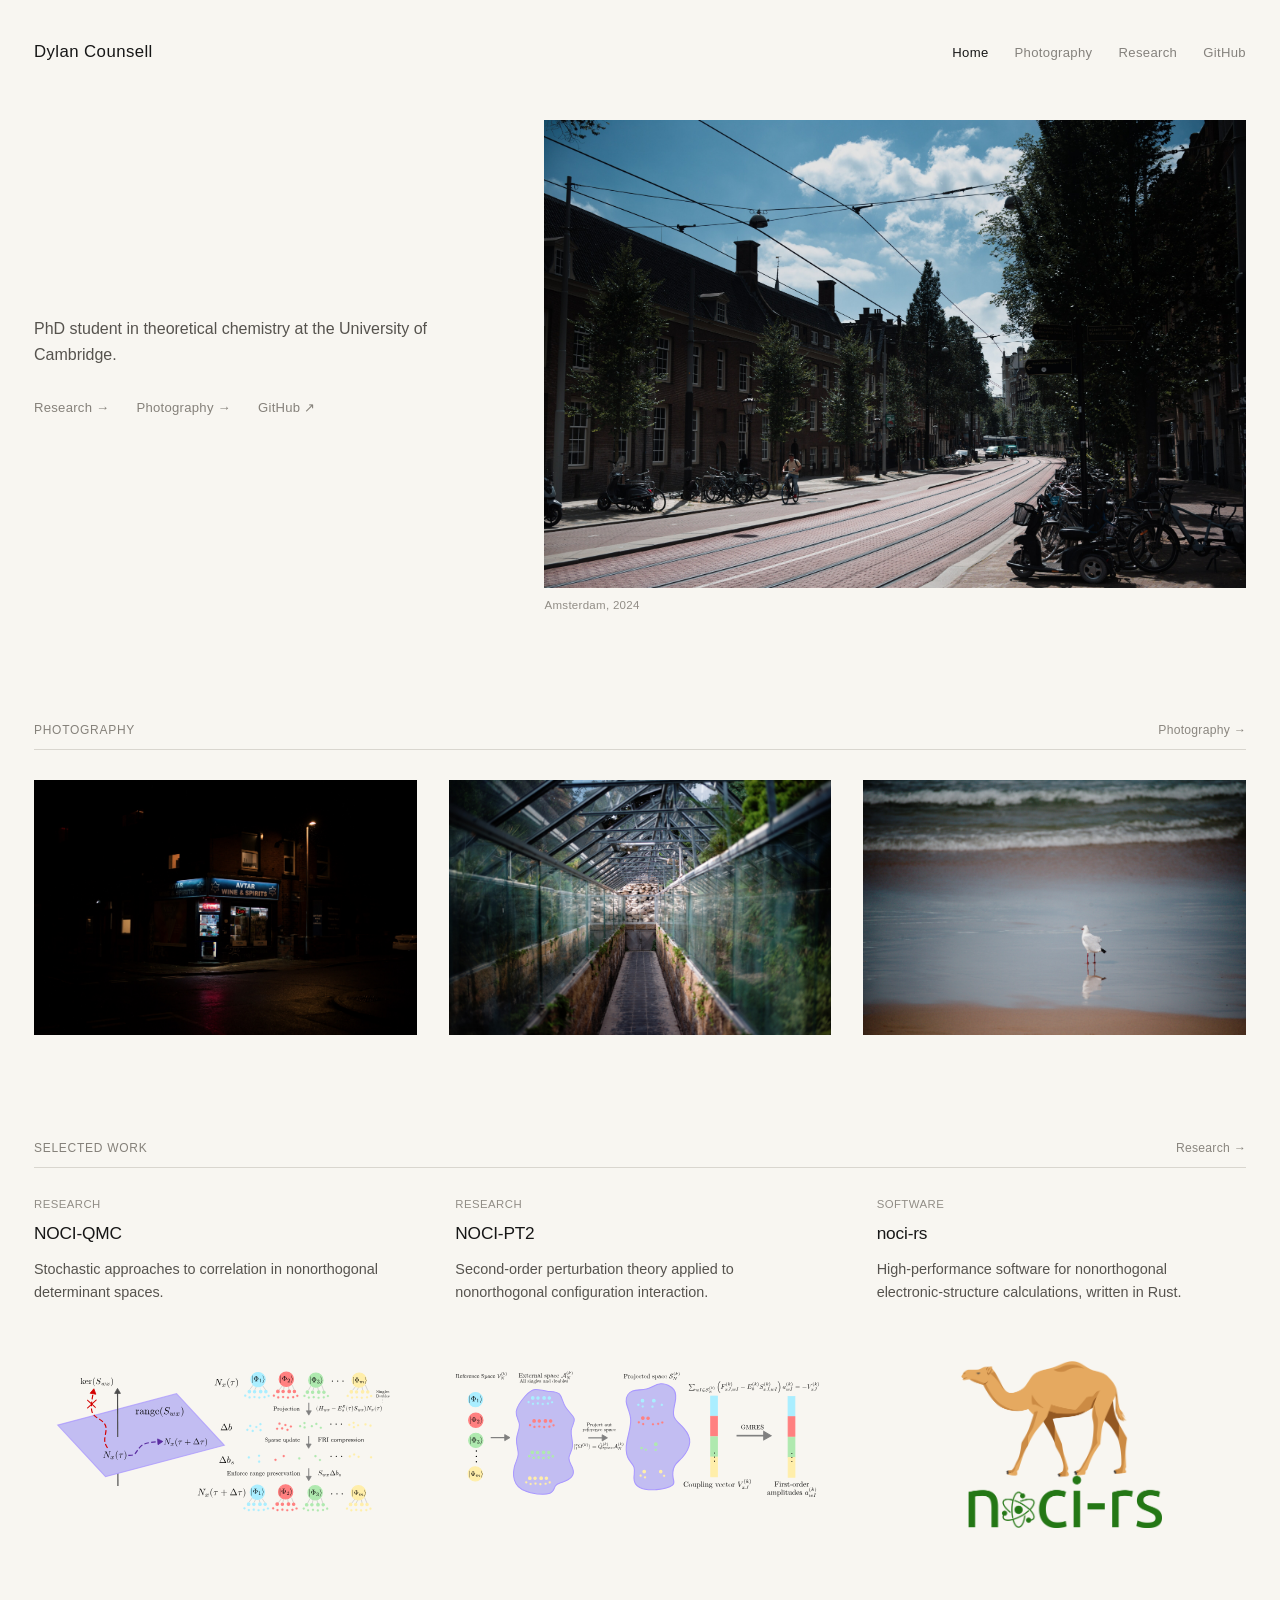
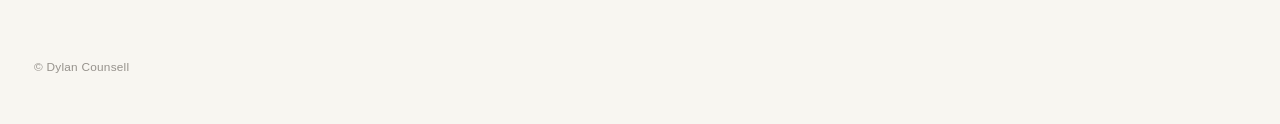
==== commit 4ad42640: "New research figures." ====
--- a/index.html
+++ b/index.html
@@ -140,7 +140,7 @@
                         aria-label="NOCI-QMC research"
                     >
                         <img
-                            src="/figures/nociqmc-compactness.png"
+                            src="/figures/NOCIQMC.svg"
                             alt="NOCISD compactness comparison"
                             loading="lazy"
                         >
@@ -158,8 +158,7 @@
 
                     <p>
                         Second-order perturbation theory applied to
-                        nonorthogonal configuration interaction using the
-                        extended nonorthogonal Wick's theorem.
+                        nonorthogonal configuration interaction.
                     </p>
 
                     <a
@@ -168,7 +167,7 @@
                         aria-label="NOCI-PT2 research"
                     >
                         <img
-                            src="/figures/nocipt2-f2-cc-pvdz-holomorphic.png"
+                            src="/figures/NOCIPT2.svg"
                             alt="F2 cc-pVDZ NOCI-PT2 holomorphic scan"
                             loading="lazy"
                         >
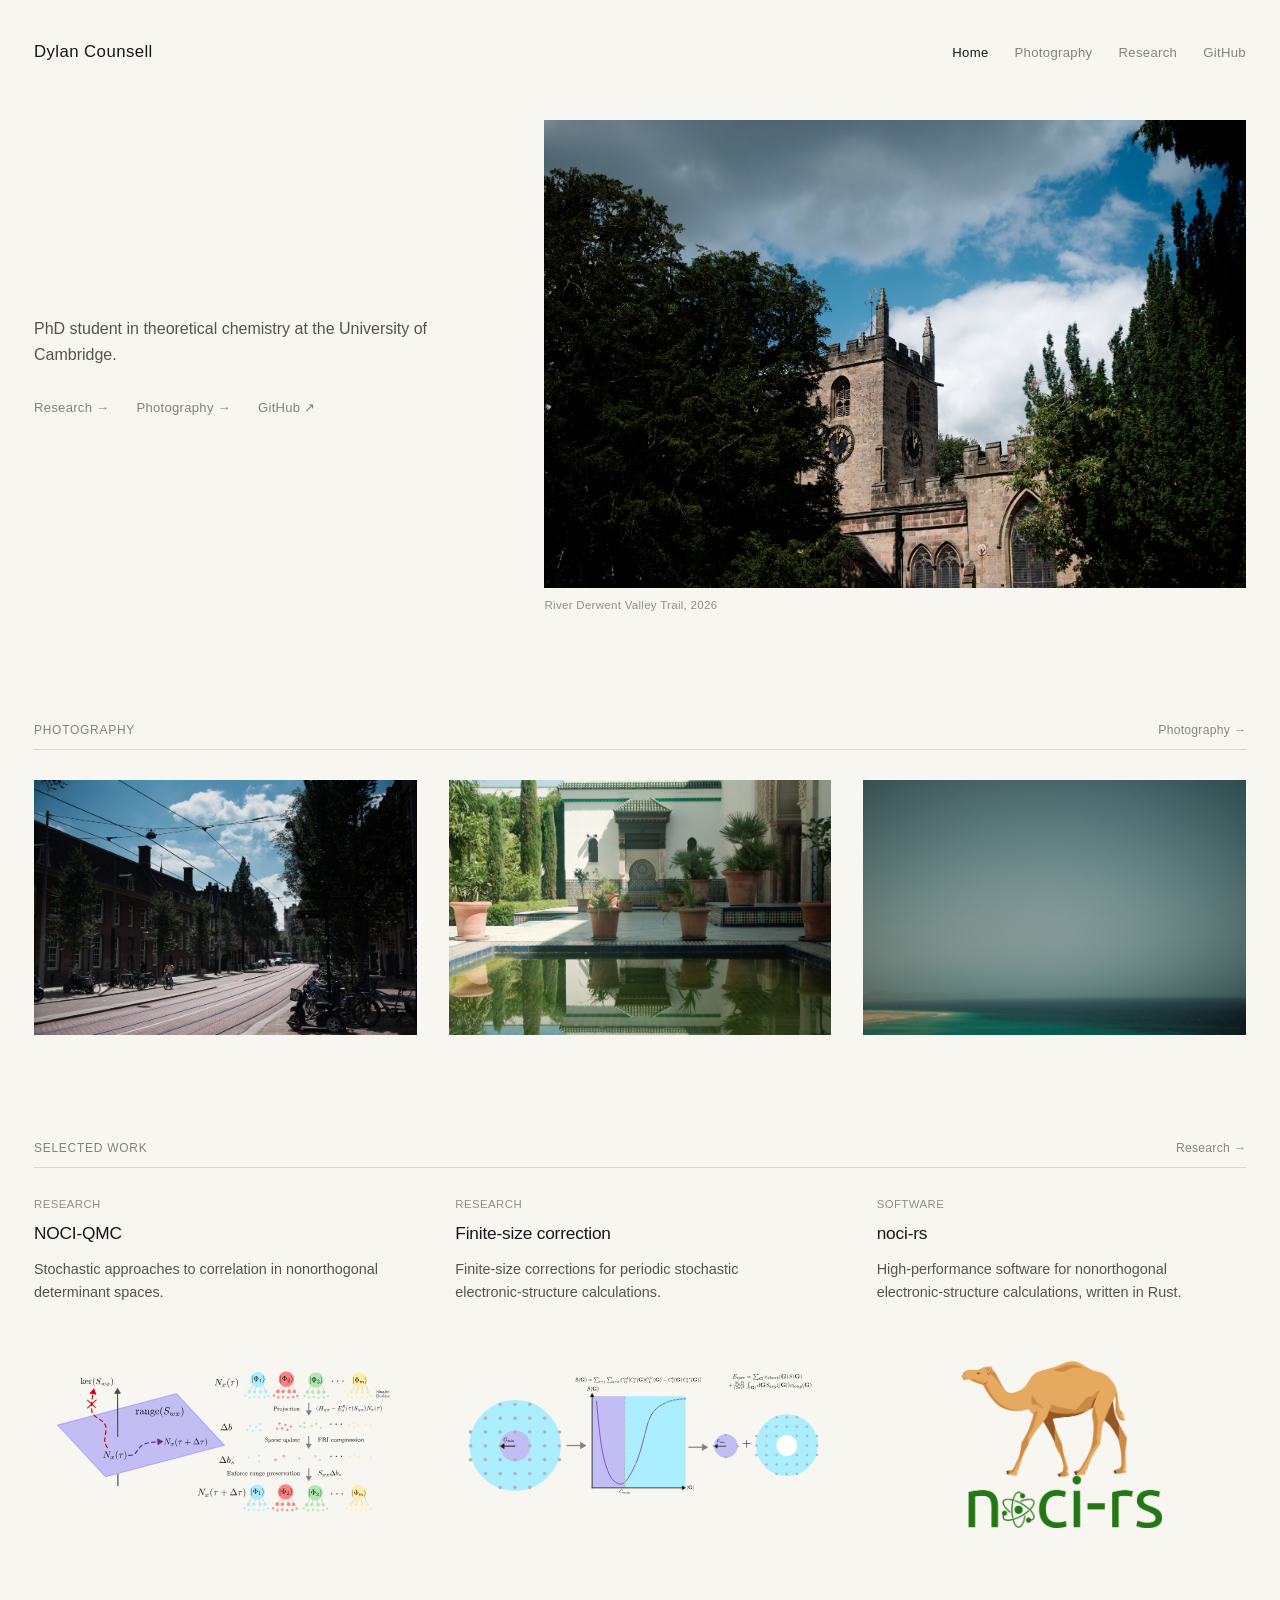
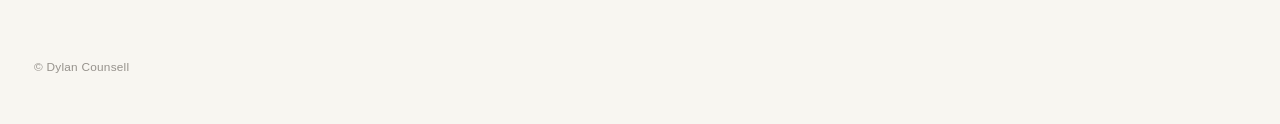
==== commit 7736fb5e: "New research figures." ====
--- a/index.html
+++ b/index.html
@@ -120,82 +120,121 @@
             </div>
 
             <div class="home-work-grid">
-                <article class="home-work-item">
-                    <p class="home-work-label">Research</p>
+                <article
+                    class="home-work-item"
+                    data-home-work
+                >
+                    <p
+                        class="home-work-label"
+                        data-home-work-label
+                    >
+                        Research
+                    </p>
 
                     <h4>
-                        <a href="/research/#noci-qmc">
+                        <a
+                            data-home-work-title
+                            href="/research/#noci-qmc"
+                        >
                             NOCI-QMC
                         </a>
                     </h4>
 
-                    <p>
+                    <p data-home-work-description>
                         Stochastic approaches to correlation in
                         nonorthogonal determinant spaces.
                     </p>
 
                     <a
                         class="home-work-figure"
+                        data-home-work-figure
                         href="/research/#noci-qmc"
                         aria-label="NOCI-QMC research"
                     >
                         <img
+                            data-home-work-image
                             src="/figures/NOCIQMC.svg"
-                            alt="NOCISD compactness comparison"
+                            alt="NOCI-QMC schematic"
                             loading="lazy"
                         >
                     </a>
                 </article>
 
-                <article class="home-work-item">
-                    <p class="home-work-label">Research</p>
+                <article
+                    class="home-work-item"
+                    data-home-work
+                >
+                    <p
+                        class="home-work-label"
+                        data-home-work-label
+                    >
+                        Research
+                    </p>
 
                     <h4>
-                        <a href="/research/#noci-pt2">
+                        <a
+                            data-home-work-title
+                            href="/research/#noci-pt2"
+                        >
                             NOCI-PT2
                         </a>
                     </h4>
 
-                    <p>
+                    <p data-home-work-description>
                         Second-order perturbation theory applied to
                         nonorthogonal configuration interaction.
                     </p>
 
                     <a
                         class="home-work-figure"
+                        data-home-work-figure
                         href="/research/#noci-pt2"
                         aria-label="NOCI-PT2 research"
                     >
                         <img
+                            data-home-work-image
                             src="/figures/NOCIPT2.svg"
-                            alt="F2 cc-pVDZ NOCI-PT2 holomorphic scan"
+                            alt="NOCI-PT2 schematic"
                             loading="lazy"
                         >
                     </a>
                 </article>
 
-                <article class="home-work-item">
-                    <p class="home-work-label">Software</p>
+                <article
+                    class="home-work-item"
+                    data-home-work
+                >
+                    <p
+                        class="home-work-label"
+                        data-home-work-label
+                    >
+                        Research
+                    </p>
 
                     <h4>
-                        <a href="/research/#noci-rs">
-                            noci-rs
+                        <a
+                            data-home-work-title
+                            href="/research/#finite-size-correction"
+                        >
+                            Finite-size correction
                         </a>
                     </h4>
 
-                    <p>
-                        High-performance software for nonorthogonal
-                        electronic-structure calculations, written in Rust.
+                    <p data-home-work-description>
+                        Finite-size corrections for periodic stochastic
+                        electronic-structure calculations.
                     </p>
 
                     <a
-                        class="home-work-figure home-work-figure--logo"
-                        href="/research/#noci-rs"
-                        aria-label="noci-rs software"
+                        class="home-work-figure"
+                        data-home-work-figure
+                        href="/research/#finite-size-correction"
+                        aria-label="Finite-size correction research"
                     >
                         <img
-                            src="/figures/noci-rs-logo.png"
-                            alt="noci-rs logo"
+                            data-home-work-image
+                            src="/figures/SGCorrection.svg"
+                            alt="Transition structure factor finite-size correction schematic"
                             loading="lazy"
                         >
                     </a>
@@ -208,6 +247,6 @@
         <p>© Dylan Counsell</p>
     </footer>
 
-    <script src="/script.js?v=7"></script>
+    <script src="/script.js?v=8"></script>
 </body>
 </html>
